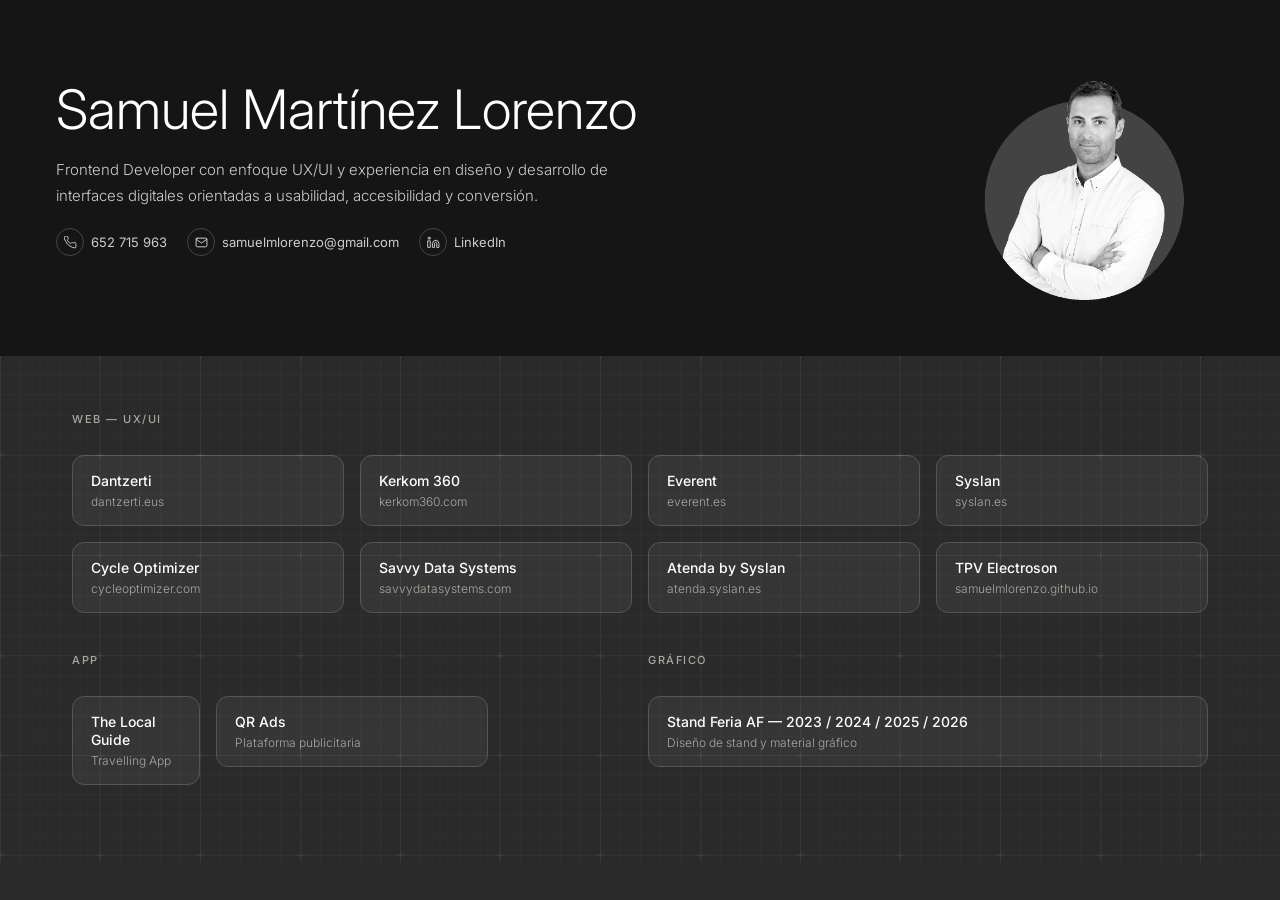
==== index.html @ 653d85ac "Update index.html" ====
<!DOCTYPE html>
<html lang="es">
<head>
  <meta charset="UTF-8">
  <meta name="viewport" content="width=device-width, initial-scale=1.0, maximum-scale=1.0, user-scalable=no">
  <title>Samuel Martínez Lorenzo</title>
  <link href="favicon.svg" rel="shortcut icon" />
  
  <link href="https://fonts.googleapis.com/css2?family=Inter:wght@300;400;500&display=swap" rel="stylesheet">
  <!-- Estilos -->
  <link media="screen" href="estilos.css" rel="stylesheet" as="style" />

  <!-- JavaScript -->
  <script src="script.js" type="text/javascript"></script>
</head>

<body>

<header>
  <div class="container">
    <div class="header-right">
      <img src="samuel.png" alt="Samuel Martínez Lorenzo" title="Samuel Martínez Lorenzo" />
    </div>
    <div class="header-left">
      <h1>Samuel Martínez Lorenzo</h1>
      <p class="bio">Frontend Developer con enfoque UX/UI y experiencia en diseño y desarrollo de interfaces digitales orientadas a usabilidad, accesibilidad y conversión.</p>
      <div class="contact-links">
        <a href="tel:+34652715963">
          <span class="contact-icon">
            <svg viewBox="0 0 24 24"><path d="M22 16.92v3a2 2 0 01-2.18 2 19.79 19.79 0 01-8.63-3.07A19.5 19.5 0 013.07 9.81a19.79 19.79 0 01-3.07-8.63A2 2 0 012 .18h3a2 2 0 012 1.72 12.84 12.84 0 00.7 2.81 2 2 0 01-.45 2.11L6.09 7.91a16 16 0 006 6l1.27-1.27a2 2 0 012.11-.45 12.84 12.84 0 002.81.7A2 2 0 0122 14.92z"></path></svg>
          </span>
          652 715 963
        </a>
        <a href="mailto:samuelmlorenzo@gmail.com">
          <span class="contact-icon">
            <svg viewBox="0 0 24 24"><path d="M4 4h16c1.1 0 2 .9 2 2v12c0 1.1-.9 2-2 2H4c-1.1 0-2-.9-2-2V6c0-1.1.9-2 2-2z"></path><polyline points="22,6 12,13 2,6"></polyline></svg>
          </span>
          samuelmlorenzo@gmail.com
        </a>
        <a href="https://www.linkedin.com/in/samuel-martinez-lorenzo/" target="_blank" rel="noopener">
          <span class="contact-icon">
            <svg viewBox="0 0 24 24"><path d="M16 8a6 6 0 016 6v7h-4v-7a2 2 0 00-2-2 2 2 0 00-2 2v7h-4v-7a6 6 0 016-6zM2 9h4v12H2z"></path><circle cx="4" cy="4" r="2"></circle></svg>
          </span>
          LinkedIn
        </a>
      </div>
    </div>
  </div>
</header>

<div class="main-wrapper">
  <main>
    <div class="container">
      <div class="col-100">
        <p class="section-label">WEB — UX/UI</p>
        
        <div class="projects-grid" id="grid"></div>
      </div>
    </div>
  
    <div class="container" style="margin-top: 40px;">
      <div class="col-50">    
        <p class="section-label">APP</p>

        <div class="projects-grid">
          <div class="col-25">
            <a href="https://samuelmlorenzo.github.io/thelocalguide/" target="_blank" rel="noopener" class="project-card">
              <div class="card-body">
                <p class="card-name">The Local Guide</p>
                <p class="card-url">Travelling App</p>
              </div>
              <div class="card-arrow">
                <svg viewBox="0 0 24 24"><line x1="7" y1="17" x2="17" y2="7"></line><polyline points="7,7 17,7 17,17"></polyline></svg>
              </div>
            </a>
          </div>

          <div class="col-50">
            <a href="https://samuelmlorenzo.github.io/qr-ads/" target="_blank" rel="noopener" class="project-card">
              <div class="card-body">
                <p class="card-name">QR Ads</p>
                <p class="card-url">Plataforma publicitaria</p>
              </div>
              <div class="card-arrow">
                <svg viewBox="0 0 24 24"><line x1="7" y1="17" x2="17" y2="7"></line><polyline points="7,7 17,7 17,17"></polyline></svg>
              </div>
            </a>
          </div>
        </div>
      </div>
  
      <div class="col-50">
        <p class="section-label">GRÁFICO</p>
        <a href="https://samuelmlorenzo.github.io/stand-savvy/" target="_blank" rel="noopener" class="project-card">
          <div class="card-body">
            <p class="card-name">Stand Feria AF — 2023 / 2024 / 2025 / 2026</p>
            <p class="card-url">Diseño de stand y material gráfico</p>
          </div>
          <div class="card-arrow">
            <svg viewBox="0 0 24 24"><line x1="7" y1="17" x2="17" y2="7"></line><polyline points="7,7 17,7 17,17"></polyline></svg>
          </div>
        </a>
      </div>
    </div>
  </main>
</div>

<!--
<footer>
  <span class="footer-name">Samuel Martínez Lorenzo</span>
  <span class="footer-year">© 2026</span>
</footer>
-->
  
</body>
</html>
---- estilos.css ----
*, *::before, *::after { box-sizing: border-box; margin: 0; padding: 0; }

  :root {
    --ink: #1A1A18;
    --ink-muted: #cccccc;
    --ink-faint: #A8A8A2;
    --accent: #ffffff;
    --accent-light: #aaaaaa;
    --border: rgba(255,255,255,0.20);
    --border-hover: rgba(255,255,255,0.22);
  }

  body {
    font-family: Inter, Helvetica, Arial, sans-serif;
    background: #2a2a2a;
    color: #ffffff;
    min-height: 100vh;
  }

  .container {
      width: 100%;
      max-width: 1200px;
      margin: 0 auto;
      display: flex;
      flex-wrap: wrap;
      gap: 16px;
  }

  .col-25 {
      width: calc(25% - 12px);
  }

  .col-50 {
    width: calc(50% - 8px);
  }

  .col-100 {
    width: 100%;
  }

  header, main, footer {
    width: 100%;
  }

  header {
    /*max-width: 1200px;
    margin: 0 auto;
    padding: 5rem 2rem 3.5rem;*/
    display: grid;
    grid-template-columns: 1fr auto;
    gap: 2rem;
    align-items: center;
    /*border-bottom: 0.5px solid rgba(255,255,255,0.8);*/
    background: #151515;
  }

  header .container {
      padding: 5rem 2rem 3.5rem;
      display: flex;
      flex-wrap: nowrap;
      flex-direction: row-reverse;
      justify-content: space-between;
  }

  .header-left .eyebrow {
    font-size: 11px;
    letter-spacing: 0.14em;
    text-transform: uppercase;
    color: var(--accent);
    font-weight: 500;
    margin-bottom: 0.6rem;
  }

  h1 {
    font-family: Inter, Helvetica, Arial, sans-serif;
    font-size: clamp(2.2rem, 5vw, 3.4rem);
    font-weight: 300;
    line-height: 1.1;
    color: #ffffff;
    margin-bottom: 1.1rem;
  }

  h1 strong {
    font-weight: 500;
  }

  .bio {
    font-size: 15px;
    line-height: 1.7;
    color: var(--ink-muted);
    max-width: 560px;
    font-weight: 300;
  }

  .contact-links {
    display: flex;
    flex-wrap: wrap;
    gap: 20px;
    margin-top: 20px;
  }

  .contact-links a {
    display: flex;
    align-items: center;
    gap: 7px;
    font-size: 13px;
    color: var(--ink-muted);
    text-decoration: none;
    transition: color 0.2s;
    font-weight: 400;
  }

  .contact-links a:hover { color: var(--accent); }

  .contact-icon {
    width: 28px;
    height: 28px;
    border-radius: 50%;
    border: 0.5px solid var(--border);
    display: flex;
    align-items: center;
    justify-content: center;
    flex-shrink: 0;
    transition: border-color 0.2s, background 0.2s;
  }

  .contact-links a:hover .contact-icon {
    border-color: var(--accent);
    /*background: var(--accent-light);*/
  }

  .contact-icon svg { width: 13px; height: 13px; stroke: currentColor; fill: none; stroke-width: 1.8; stroke-linecap: round; stroke-linejoin: round; }

  .header-left {
    padding-right: 40px;
  }

  .header-right {
    display: flex;
    justify-content: flex-end;
    align-items: flex-start;
  }

  .header-right img {
    max-height: 220px;
  }

  .main-wrapper {
    background-image: url('bg-10.svg');
    background-position: left -1px;
  }

  main {
    max-width: 1200px;
    margin: 0 auto;
    padding: 3.5rem 2rem 5rem;
  }

  .section-label {
    font-size: 11px;
    letter-spacing: 0.14em;
    text-transform: uppercase;
    color: var(--ink-faint);
    font-weight: 500;
    margin-bottom: 1.8rem;
  }

  .projects-grid {
    display: flex;
    flex-wrap: wrap;
    gap: 16px;
  }

  .project-card {
    /*background: white;*/
    border: 1px solid var(--border);
    border-radius: 12px;
    overflow: hidden;
    text-decoration: none;
    color: inherit;
    display: flex;
    flex-direction: column;
    transition: border-color 0.25s, transform 0.25s, box-shadow 0.25s;
    position: relative;
  }

  .project-card:hover {
    border-color: #ffffff;
    transform: translateY(-3px);
    box-shadow: 0 12px 32px rgba(0,0,0,0.1);
  }

  .card-preview {
    height: 130px;
    position: relative;
    overflow: hidden;
    background: var(--accent-light);
    display: none;
  }

  .card-preview-fallback {
    position: absolute;
    inset: 0;
    display: flex;
    align-items: center;
    justify-content: center;
    font-family: 'Helvetica Neue', Helvetica, Arial, sans-serif;
    font-size: 2rem;
    font-weight: 300;
    color: var(--accent);
    opacity: 0.35;
    letter-spacing: -0.02em;
  }

  .card-body {
    padding: 1rem 1.1rem 1rem;
    flex: 1;
    display: flex;
    flex-direction: column;
    gap: 4px;
    background-color: rgba(255, 255, 255, 0.05);
  }

  .card-name {
    font-size: 14px;
    font-weight: 500;
    color: #ffffff;
    line-height: 1.3;
  }

  .card-url {
    font-size: 12px;
    color: var(--ink-faint);
    font-weight: 300;
    overflow: hidden;
    text-overflow: ellipsis;
    white-space: nowrap;
  }

  .card-arrow {
    position: absolute;
    top: 14px;
    right: 14px;
    width: 26px;
    height: 26px;
    border-radius: 50%;
    /*background: white;*/
    border: 1px solid #ffffff;
    display: flex;
    align-items: center;
    justify-content: center;
    opacity: 0;
    transition: opacity 0.2s;
  }

  .card-arrow svg {
    width: 11px;
    height: 11px;
    stroke: #ffffff;
    fill: none;
    stroke-width: 2;
    stroke-linecap: round;
    stroke-linejoin: round;
  }

  .project-card:hover .card-arrow {
    opacity: 1;
  }

  footer {
    max-width: 1200px;
    margin: 0 auto;
    padding: 1.5rem 2rem 3rem;
    border-top: 0.5px solid var(--border);
    display: flex;
    align-items: center;
    justify-content: space-between;
  }

  .footer-name {
    font-size: 14px;
    font-weight: 400;
    color: var(--ink-faint);
    letter-spacing: -0.01em;
  }

  .footer-year {
    font-size: 12px;
    color: var(--ink-faint);
    font-weight: 300;
  }

@media screen and (max-width : 900px) {

  header .container {
    flex-wrap: wrap;
    justify-content: flex-end;
    padding-top: 2.5rem;
  }

  .header-right {
    padding-bottom: 20px;
  }

  .col-25 {
    width: calc(50% - 8px);
  }

  .col-50 {
    width: 100%;
  }
  
}

@media screen and (max-width : 575px) {

  .col-25 {
    width: 100%;
  }
  
}
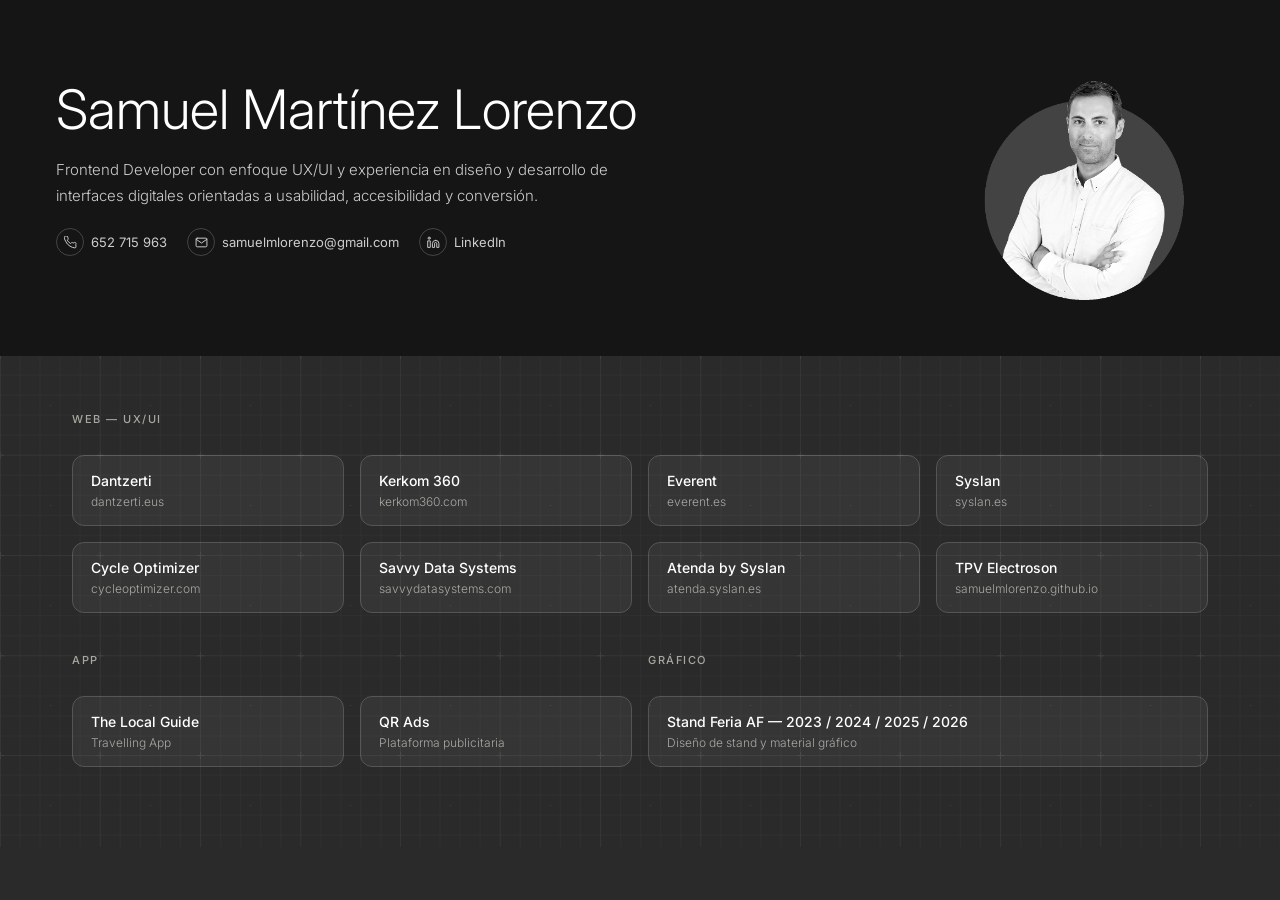
==== commit 0ce7e0f6: "Change project card layout from col-25 to col-50" ====
--- a/index.html
+++ b/index.html
@@ -63,7 +63,7 @@
         <p class="section-label">APP</p>
 
         <div class="projects-grid">
-          <div class="col-25">
+          <div class="col-50">
             <a href="https://samuelmlorenzo.github.io/thelocalguide/" target="_blank" rel="noopener" class="project-card">
               <div class="card-body">
                 <p class="card-name">The Local Guide</p>
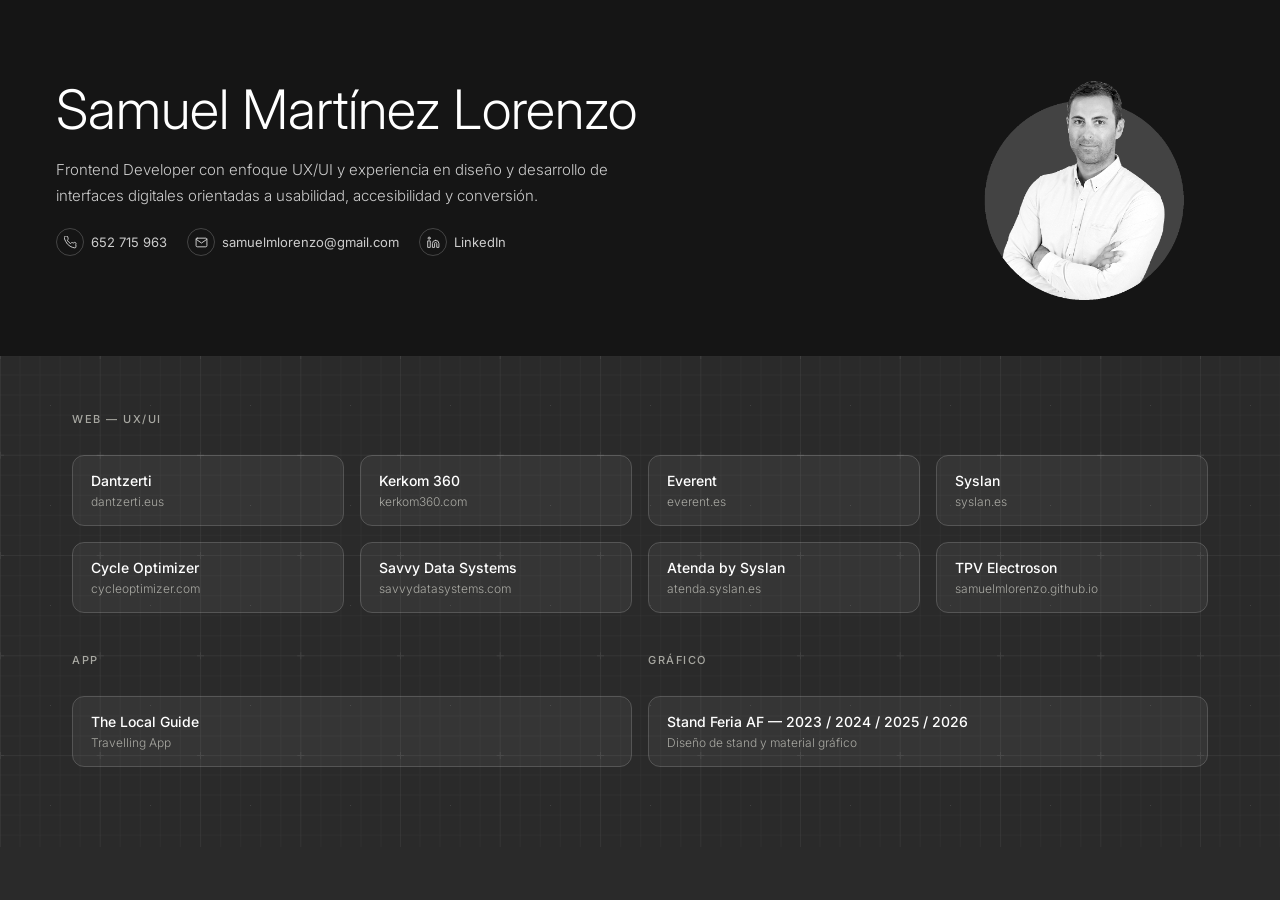
==== commit 12244178: "Update index.html" ====
--- a/index.html
+++ b/index.html
@@ -63,23 +63,11 @@
         <p class="section-label">APP</p>
 
         <div class="projects-grid">
-          <div class="col-50">
+          <div class="col-100">
             <a href="https://samuelmlorenzo.github.io/thelocalguide/" target="_blank" rel="noopener" class="project-card">
               <div class="card-body">
                 <p class="card-name">The Local Guide</p>
                 <p class="card-url">Travelling App</p>
-              </div>
-              <div class="card-arrow">
-                <svg viewBox="0 0 24 24"><line x1="7" y1="17" x2="17" y2="7"></line><polyline points="7,7 17,7 17,17"></polyline></svg>
-              </div>
-            </a>
-          </div>
-
-          <div class="col-50">
-            <a href="https://samuelmlorenzo.github.io/qr-ads/" target="_blank" rel="noopener" class="project-card">
-              <div class="card-body">
-                <p class="card-name">QR Ads</p>
-                <p class="card-url">Plataforma publicitaria</p>
               </div>
               <div class="card-arrow">
                 <svg viewBox="0 0 24 24"><line x1="7" y1="17" x2="17" y2="7"></line><polyline points="7,7 17,7 17,17"></polyline></svg>
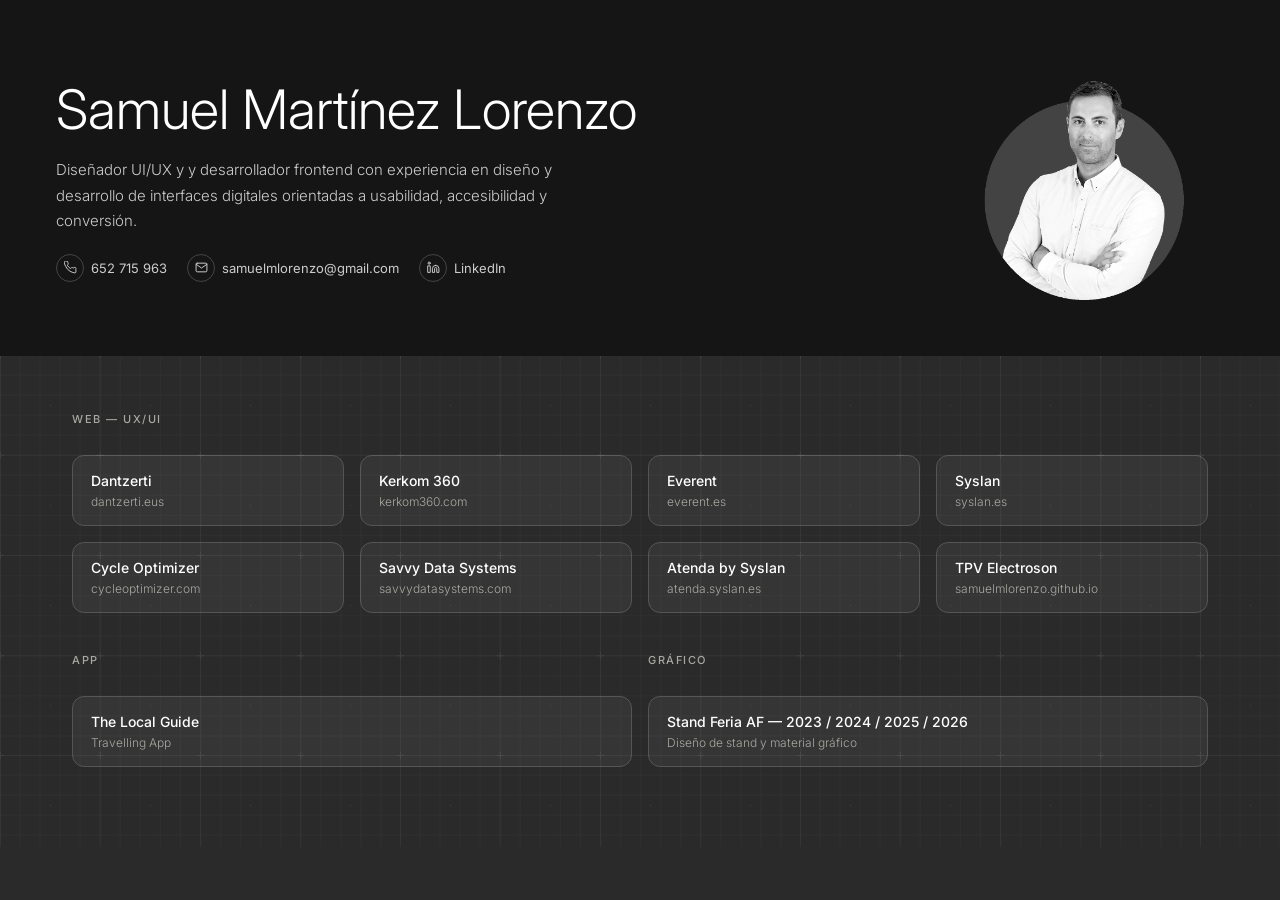
==== commit 8ddd5f58: "Update bio description in index.html" ====
--- a/index.html
+++ b/index.html
@@ -23,7 +23,7 @@
     </div>
     <div class="header-left">
       <h1>Samuel Martínez Lorenzo</h1>
-      <p class="bio">Frontend Developer con enfoque UX/UI y experiencia en diseño y desarrollo de interfaces digitales orientadas a usabilidad, accesibilidad y conversión.</p>
+      <p class="bio">Diseñador UI/UX y y desarrollador frontend con experiencia en diseño y desarrollo de interfaces digitales orientadas a usabilidad, accesibilidad y conversión.</p>
       <div class="contact-links">
         <a href="tel:+34652715963">
           <span class="contact-icon">
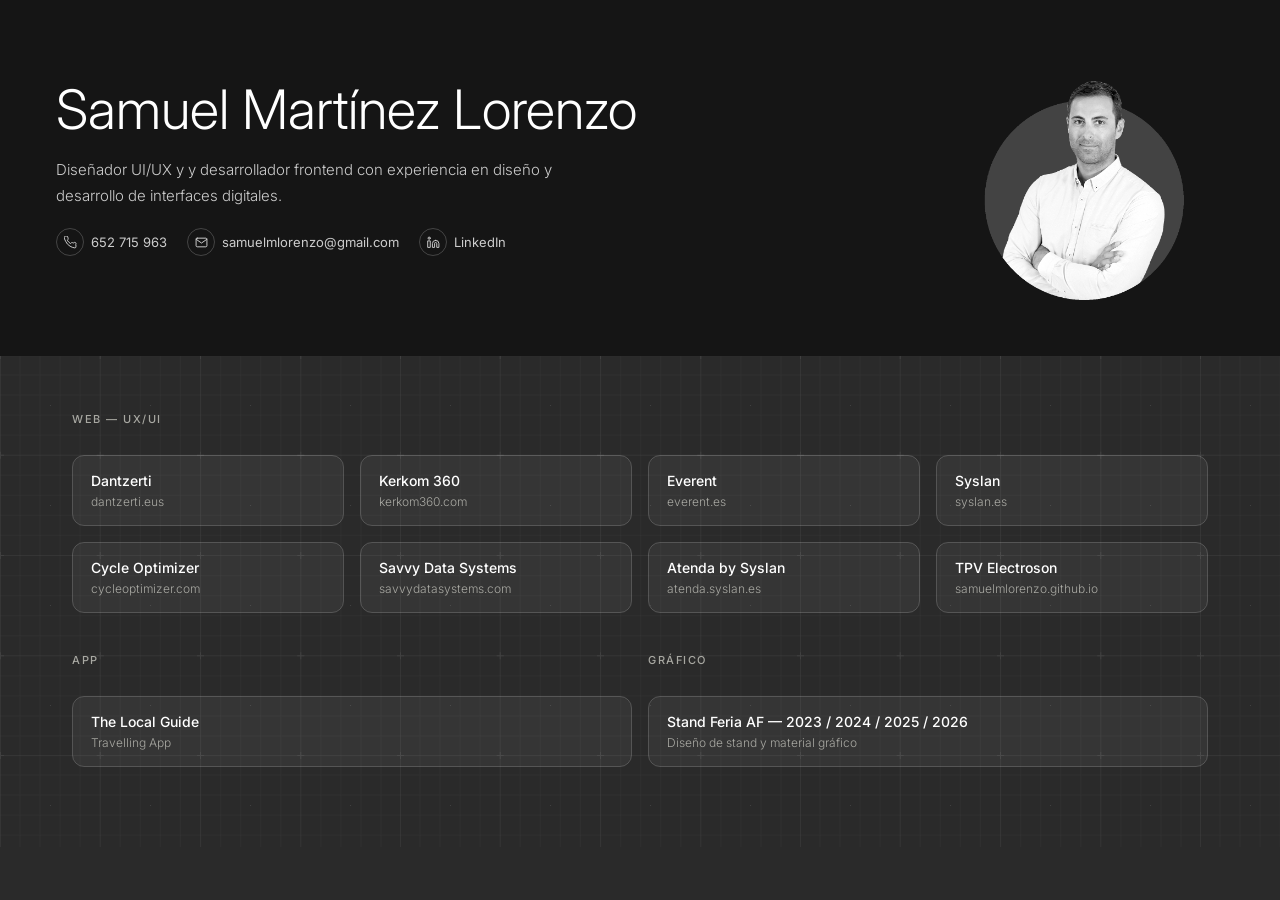
==== commit 143b06a1: "Update bio paragraph in index.html Removed redundant information from the bio paragraph." ====
--- a/index.html
+++ b/index.html
@@ -23,7 +23,7 @@
     </div>
     <div class="header-left">
       <h1>Samuel Martínez Lorenzo</h1>
-      <p class="bio">Diseñador UI/UX y y desarrollador frontend con experiencia en diseño y desarrollo de interfaces digitales orientadas a usabilidad, accesibilidad y conversión.</p>
+      <p class="bio">Diseñador UI/UX y y desarrollador frontend con experiencia en diseño y desarrollo de interfaces digitales.</p>
       <div class="contact-links">
         <a href="tel:+34652715963">
           <span class="contact-icon">
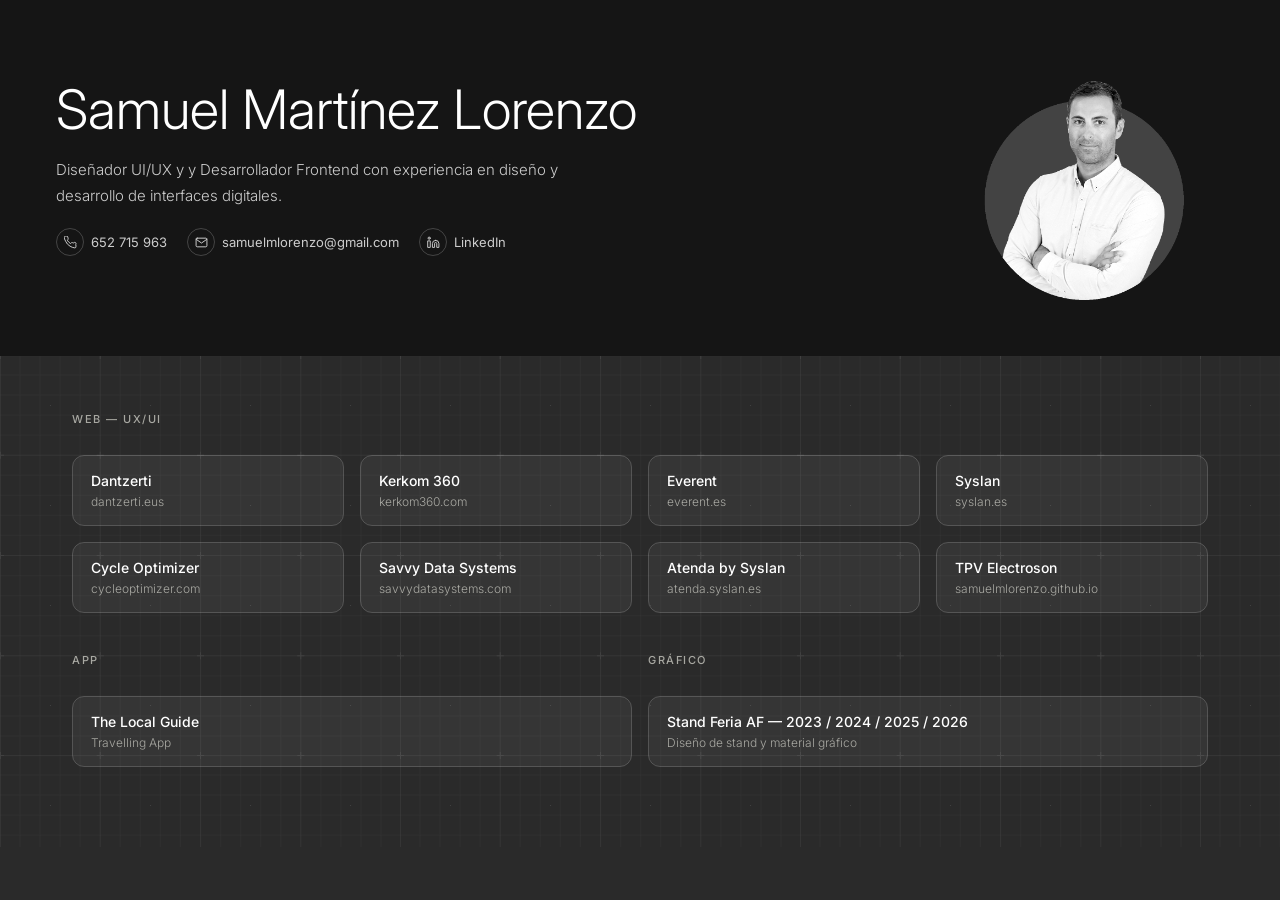
==== commit 55b3146e: "Correct capitalization in bio paragraph" ====
--- a/index.html
+++ b/index.html
@@ -23,7 +23,7 @@
     </div>
     <div class="header-left">
       <h1>Samuel Martínez Lorenzo</h1>
-      <p class="bio">Diseñador UI/UX y y desarrollador frontend con experiencia en diseño y desarrollo de interfaces digitales.</p>
+      <p class="bio">Diseñador UI/UX y y Desarrollador Frontend con experiencia en diseño y desarrollo de interfaces digitales.</p>
       <div class="contact-links">
         <a href="tel:+34652715963">
           <span class="contact-icon">
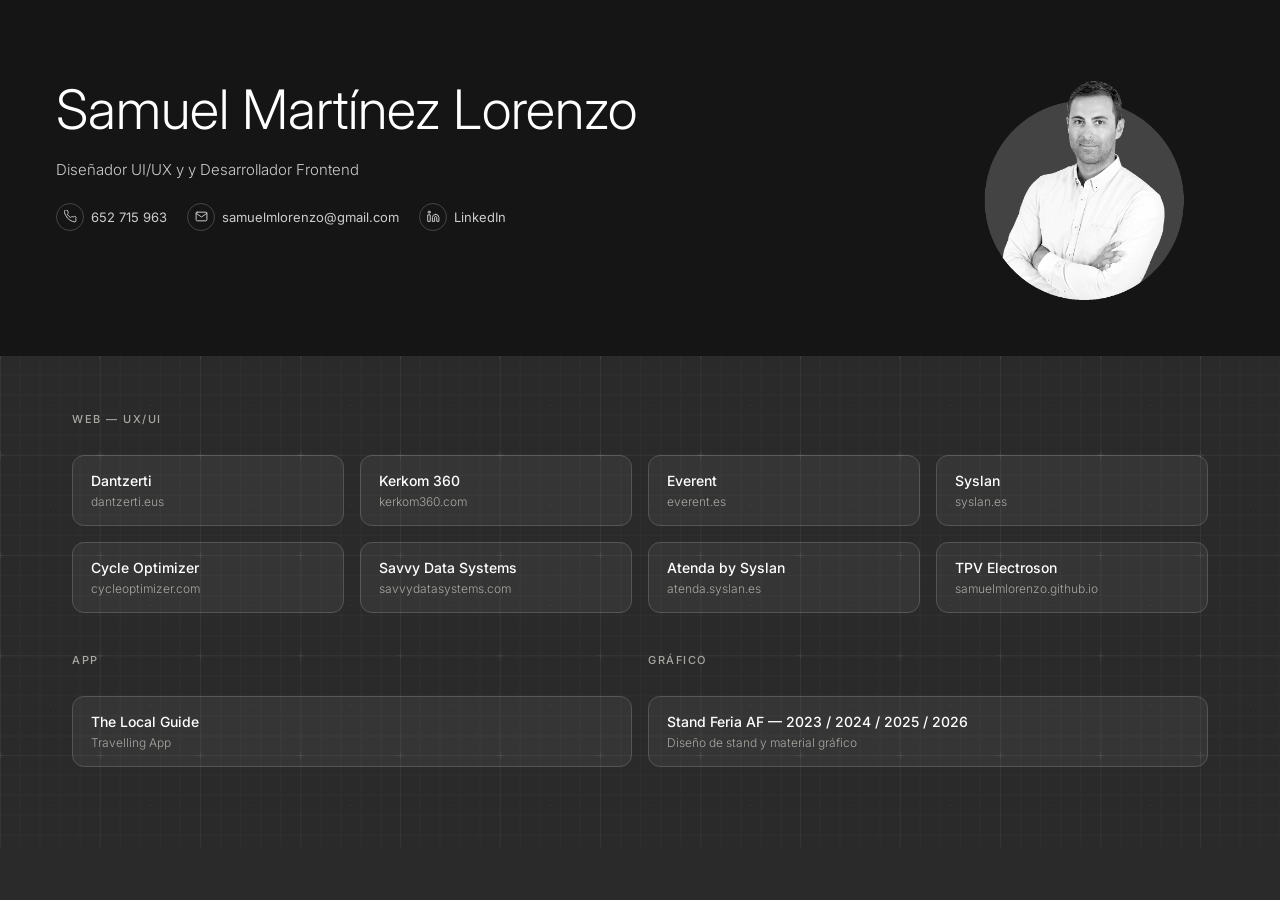
==== commit 3783fac5: "Update bio paragraph in index.html Removed redundant text from the bio paragraph." ====
--- a/index.html
+++ b/index.html
@@ -23,7 +23,7 @@
     </div>
     <div class="header-left">
       <h1>Samuel Martínez Lorenzo</h1>
-      <p class="bio">Diseñador UI/UX y y Desarrollador Frontend con experiencia en diseño y desarrollo de interfaces digitales.</p>
+      <p class="bio">Diseñador UI/UX y y Desarrollador Frontend</p>
       <div class="contact-links">
         <a href="tel:+34652715963">
           <span class="contact-icon">
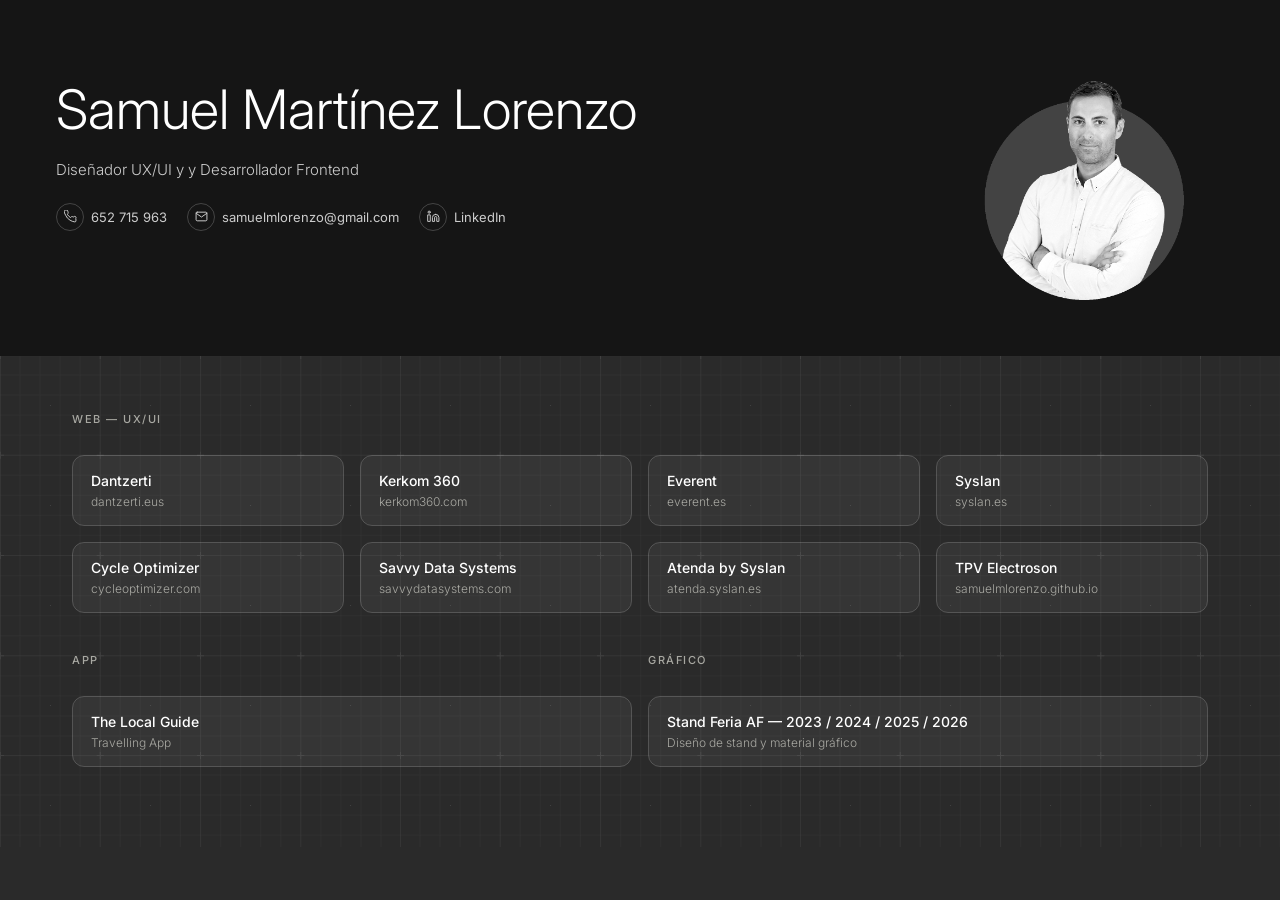
==== commit 264c9968: "Fix typo in bio description" ====
--- a/index.html
+++ b/index.html
@@ -23,7 +23,7 @@
     </div>
     <div class="header-left">
       <h1>Samuel Martínez Lorenzo</h1>
-      <p class="bio">Diseñador UI/UX y y Desarrollador Frontend</p>
+      <p class="bio">Diseñador UX/UI y y Desarrollador Frontend</p>
       <div class="contact-links">
         <a href="tel:+34652715963">
           <span class="contact-icon">
